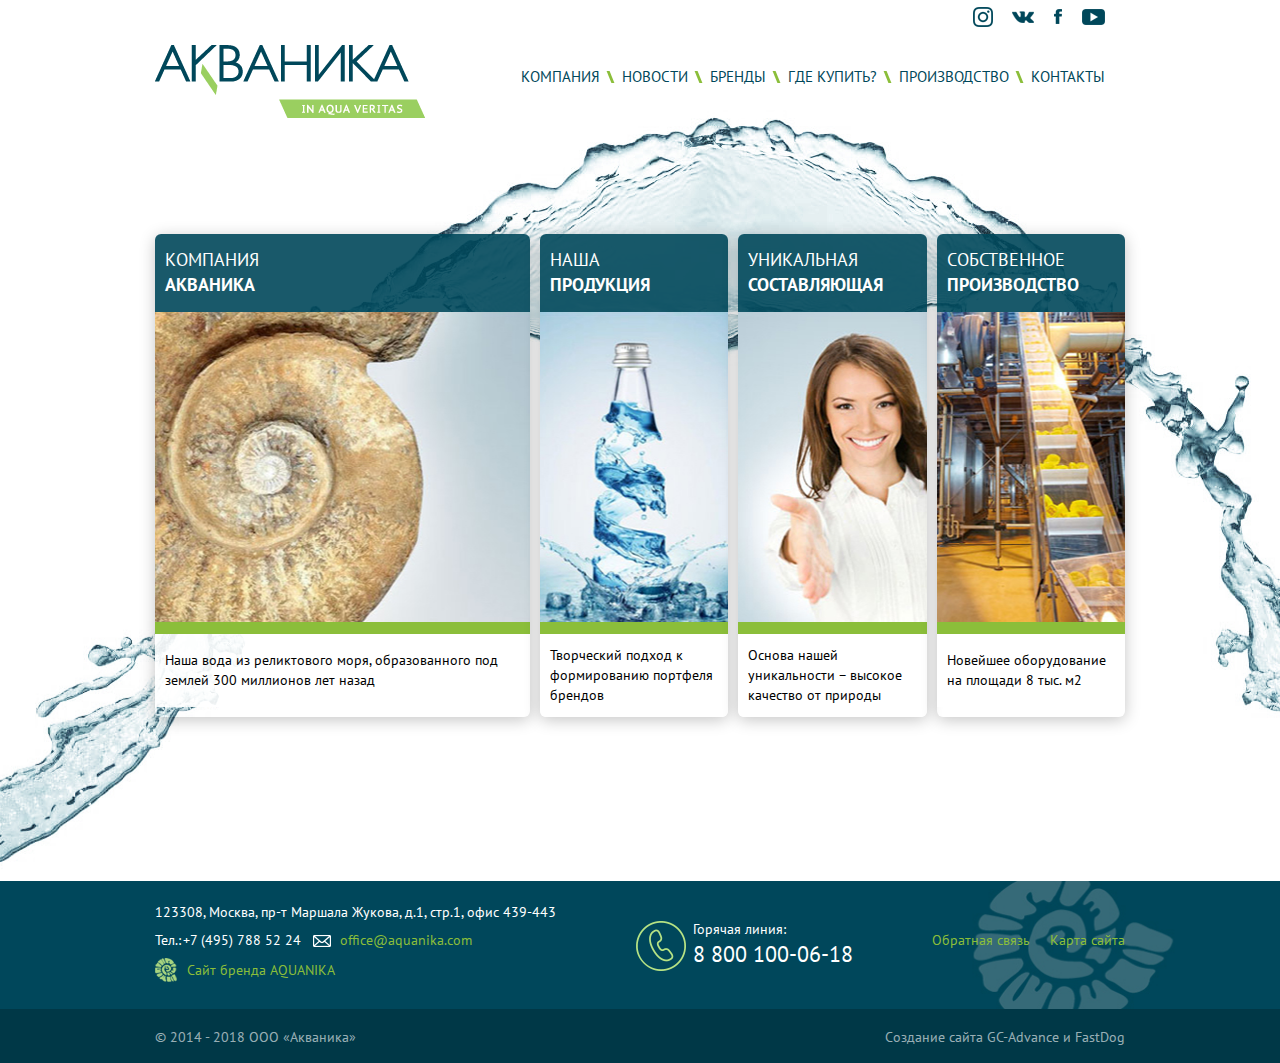
==== aquanika/index.html @ 1a5a7c27 "Add files via upload" ====
<!DOCTYPE html>
<html lang="ru">

<head>
  <meta http-equiv="Content-Type" content="text/html; charset=utf-8">
  <meta name="viewport" content="width=device-width">
  <title>Index</title>


  <link rel="stylesheet" href="css/slick.css">
  <link rel="stylesheet" href="css/fonts.css">
  <link rel="stylesheet" href="css/bootstrap.min.css">
  <link rel="stylesheet" href="css/jquery.fancybox.min.css">
  <link rel="stylesheet" href="css/style.css">
  <link rel="stylesheet" href="css/media.css">

</head>

<body id="top">

  <!-- Main -->

  <div class="main">

    <!-- Header -->
  <div class="arrow_top" id="arrow_top">
    <a href="#top" class="top_a">
      <img src="images/arrow_top.png" alt="">
    </a>
  </div>
    <div class="header-wrap">
      <div class="container">
        <div class="header normal">
          <div class="logo">
            <a href="/"><img src="images/logo.png" alt=""></a>
          </div>
          <div class="header-content">
            <div class="header-social">
              <ul>
                <li><a href="#"><img src="images/instagram.png" alt=""></a></li>
                <li><a href="#"><img src="images/vk.png" alt=""></a></li>
                <li><a href="#"><img src="images/facebook.png" alt=""></a></li>
                <li><a href="#"><img src="images/youtube.png" alt=""></a></li>
              </ul>
            </div>
            <div class="nav">
                <div class="burger-nav burger">
                  <a href="#"><span></span></a>
                </div>
              <ul>
                <li class="nav__list"><a class="nav__link" href="#">КОМПАНИЯ</a></li>
                <li class="nav__list"><a class="nav__link" href="#">НОВОСТИ</a></li>
                <li class="nav__list">
                  <a class="nav__link" href="#">БРЕНДЫ</a>
                  <span class="nav-sub">
                    <span class="nav-sub-list large">
                      <h3>СОБСТВЕННЫЕ БРЕНДЫ</h3>
                      <ul>
                        <li><a href="#">AQUANIKA</a></li>
                        <li><a href="#">ИВАНОВ МОРС</a></li>
                        <li><a href="#">МИНГАЗ</a></li>
                        <li><a href="#">ИВАНОВ КВАС</a></li>
                        <li><a href="#">РОДНИКИ КАВКАЗА</a></li>
                        <li><a href="#">AquaKids</a></li>
                        <li><a href="#">АРДЖИ</a></li>
                        <li><a href="#">СоюзСладПродукт</a></li>
                      </ul>
                    </span>
                    <span class="nav-sub-list">
                      <h3>Продукты партнеров</h3>
                      <ul>
                        <li><a href="#">BE PLUS</a></li>
                        <li><a href="#">TheMuesli</a></li>
                        <li><a href="#">Детское питание «Ам-Ам»</a></li>
                      </ul>
                    </span>
                  </span>
                </li>
                <li class="nav__list"><a class="nav__link" href="#">ГДЕ КУПИТЬ?</a></li>
                <li class="nav__list"><a class="nav__link" href="#">ПРОИЗВОДСТВО</a></li>
                <li class="nav__list"><a class="nav__link" href="#">КОНТАКТЫ</a></li>
              </ul>
            </div>
          </div>
        </div>
      </div>
    </div>

    <!-- Header End -->
    <!-- Showcase -->

    <div class="container">
      <div class="showcase">
        <a href="#" class="showcase-item">
          <div class="showcase-header">
              Компания
              <b>Акваника</b>
          </div>
          <div class="showcase-img" style="background-image: url(images/showcase1.jpg)"></div>
          <div class="showcase-description">Наша вода из реликтового моря, образованного под землей 300 миллионов лет назад</div>
        </a>
        <a href="#" class="showcase-item">
          <div class="showcase-header">
              Наша
              <b>ПРОДУКЦИЯ</b>
          </div>
          <div class="showcase-img" style="background-image: url(images/showcase2.jpg)"></div>
          <div class="showcase-description">Творческий подход к формированию портфеля брендов</div>
        </a>
        <a href="#" class="showcase-item">
          <div class="showcase-header">
              Уникальная
              <b>Составляющая</b>
          </div>
          <div class="showcase-img" style="background-image: url(images/showcase3.jpg)"></div>
          <div class="showcase-description">Основа нашей уникальности – высокое качество от природы</div>
        </a>
        <a href="#" class="showcase-item">
          <div class="showcase-header">
              Собственное
              <b>производство</b>
          </div>
          <div class="showcase-img" style="background-image: url(images/showcase4.jpg)"></div>
          <div class="showcase-description">Новейшее оборудование 
          на площади 8 тыс. м2
          </div>
        </a>
      </div>
    </div>

    <!-- Showcase End -->

  </div>

  <!-- Main End -->

  <!-- Footer -->

  <div class="footer-wrap">
    <div class="container">
      <div class="footer">
        <div class="footer-info">
          <div class="footer-address">123308, Москва, пр-т Маршала Жукова, д.1, стр.1, офис 439-443</div>
          <div class="footer-items">
            <div class="footer-item">
              <span>Тел.:</span>
              <a href="tel:74957885224" class="footer-phone">+7 (495) 788 52 24</a>
            </div>
            <div class="footer-item">
              <img src="images/envelope.png" alt="">
              <a href="mailto:office@aquanika.com" class="footer-mail">office@aquanika.com</a>
            </div>
          </div>
          <a href="#" class="footer-site">
            <img src="images/footer-site.png" alt="">
            <p>Сайт бренда AQUANIKA</p>
          </a>
        </div>
        <div class="footer-tel">
          <img src="images/phone.png" alt="">
          <div>
            <p>Горячая линия:</p>
            <a href="tel:88001000618">8 800 100-06-18</a>
          </div>
        </div>
        <ul class="footer-links">
          <li><a href="javascript:;" data-fancybox data-src="#callback">Обратная связь</a></li>
          <li><a href="#">Карта сайта</a></li>
        </ul>
      </div>
    </div>
  </div>

  <!-- Footer End -->
  <!-- Bottom -->

  <div class="bottom-wrap">
    <div class="container">
      <div class="bottom">
        <span>© 2014 - 2018 ООО «Акваника»</span>
        <ul>

          <li>
            <span>Cоздание сайта</span>
            <a href="#">GC-Advance</a><span> и </span><a href="#">FastDog</a>
          </li>
        </ul>
      </div>
    </div>
  </div>

  <!-- Bottom End -->

  <!-- Callback -->

  <form action="post" class="callback" id="callback">
    <h2>Обратная связь</h2>
    <div class="callback-items">
      <div class="callback-item">
        <span>Ф.И.О.: *</span>
        <div class="callback-input">
          <input type="text" placeholder="Иванова Мария Михайловна" onfocus="placeholder=''" onblur="placeholder='Иванова Мария Михайловна'">
        </div>
      </div>
      <div class="callback-item">
        <span>E-mail: *	</span>
        <div class="callback-input">
          <input type="text" placeholder="Info@mail.ru" onfocus="placeholder=''" onblur="placeholder='Info@mail.ru'">
          <div class="input-error">Вы не правильно ввели E-mail. Допустимый формат info@mail.ru</div>
        </div>
      </div>
      <div class="callback-item">
        <span>Телефон:	</span>
        <div class="callback-input">
          <input type="text">
        </div>
      </div>
      <div class="callback-item">
        <span>Тема:</span>
        <div class="callback-input">
          <input type="text">
        </div>
      </div>
      <div class="callback-item">
        <span>Сообщение: *</span>
        <div class="callback-textarea">
          <textarea placeholder="Хочу заказать 200 литров" onfocus="placeholder=''" onblur="placeholder='Хочу заказать 200 литров'"></textarea>
        </div>
      </div>
    </div>
    <div class="callback-footer">
      <p>* Поля, отмеченные звездочкой, обязательны к заполнению.</p>
      <button type="submit">отправить</button>
    </div>
  </form>

  <!-- Callback End -->

  <script src="js/jquery-1.8.2.min.js"></script>
  <script src="js/slick.min.js"></script>
  <script src="js/bootstrap.min.js"></script>
  <script src="js/jquery.fancybox.min.js"></script>
  <script src="js/main.js"></script>

</body>

</html>
---- aquanika/css/fonts.css ----
@font-face {
  font-family: 'FiraSans';
  src: url('../fonts/FiraSans-Regular.woff2') format('woff2'),
      url('../fonts/FiraSans-Regular.woff') format('woff');
  font-weight: normal;
  font-style: normal;
}

@font-face {
  font-family: 'PTSans';
  src: url('../fonts/PTSans-Bold.woff2') format('woff2'),
      url('../fonts/PTSans-Bold.woff') format('woff');
  font-weight: bold;
  font-style: normal;
}

@font-face {
  font-family: 'PTSans';
  src: url('../fonts/PTSans-Regular.woff2') format('woff2'),
      url('../fonts/PTSans-Regular.woff') format('woff');
  font-weight: normal;
  font-style: normal;
}

@font-face {
  font-family: 'Tahoma';
  src: url('../fonts/Tahoma.woff2') format('woff2'),
      url('../fonts/Tahoma.woff') format('woff');
  font-weight: normal;
  font-style: normal;
}

@font-face {
  font-family: 'FiraSans';
  src: url('../fonts/FiraSans-SemiBold.woff2') format('woff2'),
      url('../fonts/FiraSans-SemiBold.woff') format('woff');
  font-weight: 600;
  font-style: normal;
}

@font-face {
  font-family: 'FiraSans';
  src: url('../fonts/FiraSans-Medium.woff2') format('woff2'),
  url('../fonts/FiraSans-Medium.woff') format('woff');
  font-weight: 500;
  font-style: normal;
}
---- aquanika/css/style.css ----
button,
input[type="submit"] {
  -moz-appearance: none;
  appearance: none;
  -webkit-appearance: none; }

button:focus {
  -webkit-box-shadow: none !important;
  box-shadow: none !important; }

*:focus {
  outline: none; }

body {
  font: 400 14px/1.4 'PTSans', sans-serif;
  color: #00475a; }

a {
  font: inherit;
  text-decoration: none !important;
  -webkit-transition: 300ms;
  transition: 300ms; }
  a:hover {
    color: #8bbe3a; }

img {
  max-width: 100%;
  max-height: 100%; }

a img {
  border: none;
  outline: none; }

.container {
  max-width: 1200px;
  padding: 0 !important; }

@media (max-width: 1336px) {
  .container {
    width: 970px; } }

@media (max-width: 991px) {
  .container {
    width: 750px; } }

@media (max-width: 767px) {
  .container {
    width: 100%;
    padding: 0 10px !important; } }

ul {
  list-style-type: none;
  margin: 0;
  padding: 0; }

.burger {
  display: none;
  width: 30px; }
  .burger a {
    display: block;
    cursor: pointer;
    padding: 12px 0; }
    .burger a.active span {
      background: transparent; }
      .burger a.active span:before {
        -webkit-transform: rotate(45deg) translate(5px, 6px);
        transform: rotate(45deg) translate(5px, 6px); }
      .burger a.active span:after {
        -webkit-transform: rotate(-45deg) translate(5px, -6px);
        transform: rotate(-45deg) translate(5px, -6px); }
    .burger a span {
      position: relative;
      display: block;
      width: 100%;
      height: 3px;
      background-color: #8bbe3a;
      -webkit-transition: all .2s ease-in-out;
      transition: all .2s ease-in-out; }
      .burger a span:before, .burger a span:after {
        content: '';
        width: 100%;
        height: 3px;
        position: absolute;
        left: 0;
        background-color: #8bbe3a;
        -webkit-transition: all .2s ease-in-out;
        transition: all .2s ease-in-out; }
      .burger a span:before {
        top: -8px; }
      .burger a span:after {
        top: 8px; }

@media (max-width: 991px) {
  .burger-nav {
    display: block; } }

@media (max-width: 767px) {
  .burger-sidebar {
    display: block;
    position: absolute;
    top: 28px;
    right: 10px;
    z-index: 20; }
    .burger-sidebar a.active span {
      background-color: #8bbe3a; }
      .burger-sidebar a.active span:before {
        width: 20px;
        -webkit-transform: rotate(30deg) translate(4px, 12px);
        transform: rotate(30deg) translate(4px, 12px); }
      .burger-sidebar a.active span:after {
        width: 20px;
        -webkit-transform: rotate(-30deg) translate(4px, -12px);
        transform: rotate(-30deg) translate(4px, -12px); } }

@media (max-width: 575px) {
  .burger-sidebar {
    top: 24px; } }

.main {
  background: url(../images/bg.jpg) no-repeat 50% 110px; 
}
.main.fixed {
  background-attachment: fixed; 
}
.main-wrapper {
  padding-bottom: 48px;
  }
.main-container {
  position: relative;
  overflow: hidden;
  display: -webkit-box;
  display: -ms-flexbox;
  display: flex;
  border-radius: 10px;
  background-color: rgba(255, 255, 255, 0.9);
  -webkit-box-shadow: 0px 3px 16px 0 rgba(0, 1, 1, 0.23);
  box-shadow: 0px 3px 16px 0 rgba(0, 1, 1, 0.23); 
}
.main-container.bg-blue {
  background-color: rgba(242, 252, 255, 0.9); 
}
.main-body {
  width: 100%;
}

.sidebar {
  -ms-flex-negative: 0;
  flex-shrink: 0;
  width: 268px;
  background-color: #00475a; }
  .sidebar-header {
    min-height: 112px;
    background-color: #9acf60;
    padding: 23px 21px 10px;
    position: relative; }
    .sidebar-header:after {
      content: '';
      display: block;
      width: 23px;
      height: 23px;
      background-color: #9acf60;
      position: absolute;
      bottom: -8px;
      left: 18px;
      -webkit-transform: rotate(45deg);
      transform: rotate(45deg); }
    .sidebar-header h2 {
      font-size: 28px;
      font-weight: 700;
      color: #00475a;
      margin-bottom: 5px; }
  .sidebar-body {
    padding: 36px 0; }
    .sidebar-body h2 {
      font: 700 15px 'PTSans';
      color: #fff;
      text-transform: uppercase;
      margin-bottom: 15px;
      padding: 0 20px; }
  .sidebar-list {
    margin-bottom: 22px; }
    .sidebar-list li {
      display: -webkit-box;
      display: -ms-flexbox;
      display: flex;
      -webkit-box-orient: vertical;
      -webkit-box-direction: normal;
      -ms-flex-direction: column;
      flex-direction: column;
      margin-bottom: 6px; }
      .sidebar-list li a {
        position: relative;
        width: 100%;
        min-width: 100%;
        padding: 7px 10px 4px 51px;
        font-family: 'FiraSans';
        font-size: 13px;
        color: #fff;
        text-transform: uppercase; }
        .sidebar-list li a:before {
          content: '';
          display: inline-block;
          width: 0;
          height: 0;
          border-style: solid;
          border-width: 0 1.8px 2.6px 1.8px;
          border-color: transparent transparent #fff transparent;
          position: absolute;
          top: 15px;
          left: 30px;
          -webkit-transform: rotate(90deg);
          transform: rotate(90deg);
          -webkit-transition: 300ms;
          transition: 300ms; }
        .sidebar-list li a:hover {
          background-color: #fff;
          color: #00475a; }
          .sidebar-list li a:hover:before {
            border-color: transparent transparent #00475a transparent; }

@media (max-width: 767px) {
  .sidebar {
    -webkit-transform: translateX(-268px);
    transform: translateX(-268px);
    position: absolute;
    top: 0;
    left: 0;
    bottom: 0;
    z-index: 99;
    -webkit-transition: 300ms;
    transition: 300ms; }
    .sidebar.active {
      -webkit-transform: translateX(0);
      transform: translateX(0); } }

@media (max-width: 575px) {
  .sidebar {
    width: 252px; }
    .sidebar-header {
      padding-right: 14px;
      padding-left: 14px; }
    .sidebar-list li a {
      padding-left: 32px; }
      .sidebar-list li a:before {
        top: 13px;
        left: 18px; }
    .sidebar-body h2 {
      padding: 0 10px; } }

.bread {
  display: -webkit-box;
  display: -ms-flexbox;
  display: flex;
  -webkit-box-align: center;
  -ms-flex-align: center;
  align-items: center;
  -ms-flex-wrap: wrap;
  flex-wrap: wrap; }
  .bread li {
    margin-right: 30px;
    position: relative;
    color: #00475a; }
    .bread li:last-child {
      margin-right: 0; }
      .bread li:last-child:after {
        display: none; }
    .bread li:after {
      content: '';
      display: block;
      width: 9px;
      height: 1px;
      opacity: 0.59;
      background-color: #00475a;
      position: absolute;
      top: 50%;
      right: -20px;
      -webkit-transform: translate(0, -50%);
      transform: translate(0, -50%); }
    .bread li a {
      font-family: 'Tahoma';
      font-size: 13px;
      color: #00475a; }
      .bread li a:hover {
        text-decoration: underline !important; }

.header {
  display: -webkit-box;
  display: -ms-flexbox;
  display: flex;
  -webkit-box-align: start;
  -ms-flex-align: start;
  align-items: flex-start;
  -webkit-box-pack: justify;
  -ms-flex-pack: justify;
  justify-content: space-between;
  margin-bottom: 116px; 
}
.header-social {
  display: -webkit-box;
  display: -ms-flexbox;
  display: flex;
  -webkit-box-pack: end;
  -ms-flex-pack: end;
  justify-content: flex-end;
  margin-bottom: 28px; 
}
.header-social ul {
  position: relative;
  display: -webkit-box;
  display: -ms-flexbox;
  display: flex;
  -webkit-box-align: center;
  -ms-flex-align: center;
  align-items: center;
  padding: 6px 0 7px; 
}
.header-social ul li {
  position: relative;
  z-index: 5;
  margin-right: 19px; 
}
.header-social ul li:last-child {
  margin-right: 0; 
}

.header-inner .header {
  margin-bottom: 34px;
}

.logo {
  margin-top: 45px;
  margin-right: 10px; }

@media (max-width: 1336px) {
  .header {
    padding-right: 20px; 
  } 
}

@media (max-width: 991px) {
  .header {
    padding: 0 10px 16px;
    margin-bottom: 66px; }
    .header-wrap {
      position: relative; }
    .header-social {
      margin-bottom: 14px; }
  .logo {
    margin-top: 24px; } }

@media (max-width: 767px) {
  .header {
    margin-bottom: 44px;
   } 
}

@media (max-width: 575px) {
  .header {
    padding: 16px 0;
    margin-bottom: 32px;
    -webkit-box-align: center;
    -ms-flex-align: center;
    align-items: center;
  }
  .header-social {
    margin-bottom: 10px;
  }
  .header-social ul {
    padding: 0;
  }
  .header-social ul li {
    margin-right: 14px;
  }
  .logo {
    margin-top: 0;
    width: 180px;
  } 
}

.nav > ul {
  display: -webkit-box;
  display: -ms-flexbox;
  display: flex;
  -webkit-box-pack: end;
  -ms-flex-pack: end;
  justify-content: flex-end; }

.nav__link {
  font-size: 16px;
  color: #00475a;
  text-transform: uppercase;
  position: relative;
  z-index: 5; }

.nav__list {
  position: relative;
  margin-left: 35px;
  padding: 5px 0; }
  .nav__list:hover .nav__link {
    color: #ffffff; }
  .nav__list:hover:after {
    opacity: 1; }
  .nav__list:hover .nav-sub {
    opacity: 1;
    visibility: visible;
    z-index: 999; }
  .nav__list:after {
    content: '';
    display: block;
    position: absolute;
    left: -21px;
    right: -21px;
    top: 0;
    bottom: 0;
    background: #8bbe3a;
    -webkit-transform: skewX(22deg);
    transform: skewX(22deg);
    opacity: 0; }
  .nav__list:first-child {
    margin-left: 0; }
  .nav__list:last-child:before {
    display: none; }
  .nav__list:before {
    content: '';
    display: block;
    width: 3px;
    height: 12px;
    background: #8bbe3a;
    position: absolute;
    right: -20px;
    top: 10px;
    -webkit-transform: skewX(22deg);
    transform: skewX(22deg);
    -webkit-transition: 300ms;
    transition: 300ms; }

.nav-sub {
  position: absolute;
  opacity: 0;
  visibility: hidden;
  z-index: -1;
  top: 100%;
  width: 650px;
  left: -294px;
  background-color: #f6f6f6;
  -webkit-box-shadow: 0 3px 5px rgba(0, 1, 1, 0.35);
  box-shadow: 0 3px 5px rgba(0, 1, 1, 0.35);
  border-top: 7px solid #8bbe3a;
  padding: 21px;
  display: -webkit-box;
  display: -ms-flexbox;
  display: flex;
  -webkit-transition: 300ms;
  transition: 300ms; }
  .nav-sub-list {
    -ms-flex-preferred-size: 35%;
    flex-basis: 35%; }
    .nav-sub-list h3 {
      font-size: 16px;
      font-weight: bold;
      margin: 0 0 25px;
      text-transform: uppercase; }
    .nav-sub-list li {
      margin-bottom: 8px; }
      .nav-sub-list li a {
        text-transform: uppercase;
        color: #00475a; }
        .nav-sub-list li a:hover {
          color: #8bbe3a; }
    .nav-sub-list.large {
      -ms-flex-preferred-size: 65%;
      flex-basis: 65%; }
      .nav-sub-list.large ul {
        display: -webkit-box;
        display: -ms-flexbox;
        display: flex;
        -ms-flex-wrap: wrap;
        flex-wrap: wrap; }
        .nav-sub-list.large ul li {
          width: 50%; }

@media (max-width: 1336px) {
  .nav__list {
    margin-left: 22px; }
    .nav__list:before {
      right: -12px;
      top: 9px; }
    .nav__list:after {
      left: -14px;
      right: -14px; }
  .nav__link {
    font-size: 15px; } }

@media (max-width: 991px) {
  .nav {
    -webkit-box-pack: end;
    -ms-flex-pack: end;
    justify-content: flex-end; }
    .nav > ul {
      position: absolute;
      top: 100%;
      left: 0;
      right: 0;
      z-index: -1;
      background: #fff;
      padding: 10px;
      margin-top: 10px;
      -webkit-box-orient: vertical;
      -webkit-box-direction: normal;
      -ms-flex-direction: column;
      flex-direction: column;
      -webkit-box-align: center;
      -ms-flex-align: center;
      align-items: center;
      opacity: 0;
      visibility: hidden;
      -webkit-transition: 300ms;
      transition: 300ms; }
      .nav > ul.active {
        opacity: 1;
        visibility: visible;
        z-index: 20;
        margin-top: 0; }
    .nav__list {
      margin: 6px 0;
      padding: 0;
      position: relative;
      text-align: center; }
      .nav__list:before, .nav__list:after {
        display: none; }
      .nav__list:hover {
        color: inherit; }
        .nav__list:hover .nav__link {
          color: inherit; }
    .nav__link {
      position: relative; }
      .nav__link:after {
        content: '';
        display: block;
        position: absolute;
        left: -16px;
        right: -16px;
        top: -6px;
        bottom: -6px;
        z-index: -1;
        background: #8bbe3a;
        -webkit-transform: skewX(22deg);
        transform: skewX(22deg);
        opacity: 0;
        -webkit-transition: 300ms;
        transition: 300ms; }
      .nav__link:hover {
        color: #fff !important; }
        .nav__link:hover:after {
          opacity: 1; }
    .nav-sub {
      display: none; } }

.showcase {
  padding-bottom: 164px;
  display: -webkit-box;
  display: -ms-flexbox;
  display: flex; }
  .showcase-item {
    -ms-flex-preferred-size: 235px;
    flex-basis: 235px;
    margin-left: 10px;
    -webkit-box-shadow: 0 3px 16px rgba(0, 1, 1, 0.23);
    box-shadow: 0 3px 16px rgba(0, 1, 1, 0.23);
    border-radius: 6px;
    overflow: hidden; }
    .showcase-item:first-child {
      margin-left: 0;
      -ms-flex-preferred-size: 468px;
      flex-basis: 468px; }
    .showcase-item:hover {
      -webkit-box-shadow: 0 3px 20px black;
      box-shadow: 0 3px 20px black; }
      .showcase-item:hover .showcase-header {
        background-color: #8bbe3a; }
  .showcase-header {
    padding: 15px 20px;
    background: rgba(0, 71, 90, 0.9);
    color: #ffffff;
    font-size: 18px;
    text-transform: uppercase;
    font-weight: 400;
    -webkit-transition: 300ms;
    transition: 300ms; }
    .showcase-header b {
      display: block;
      font-weight: bold; }
  .showcase-img {
    height: 310px;
    background-position: 50%;
    background-size: cover; }
  .showcase-description {
    border-top: 12px solid #8bbe3a;
    padding: 0 20px;
    color: #000;
    background: rgba(255, 255, 255, 0.9);
    min-height: 85px;
    display: -webkit-box;
    display: -ms-flexbox;
    display: flex;
    -webkit-box-align: center;
    -ms-flex-align: center;
    align-items: center; }

@media (max-width: 1336px) {
  .showcase-header {
    padding: 14px 10px; }
  .showcase-description {
    padding: 12px 10px; } }

@media (max-width: 991px) {
  .showcase {
    -ms-flex-wrap: wrap;
    flex-wrap: wrap;
    -webkit-box-pack: center;
    -ms-flex-pack: center;
    justify-content: center;
    padding-bottom: 66px; }
    .showcase-item {
      -ms-flex-preferred-size: 320px;
      flex-basis: 320px;
      margin: 0 5px 10px; }
      .showcase-item:first-child {
        -ms-flex-preferred-size: 320px;
        flex-basis: 320px;
        margin: 0 5px 10px; } }

@media (max-width: 767px) {
  .showcase-item {
    -ms-flex-preferred-size: 260px;
    flex-basis: 260px; }
    .showcase-item:first-child {
      -ms-flex-preferred-size: 260px;
      flex-basis: 260px; } }

@media (max-width: 575px) {
  .showcase {
    padding-bottom: 50px; }
    .showcase-item {
      -ms-flex-preferred-size: 100% !important;
      flex-basis: 100% !important;
      margin: 0 0 10px !important; } }

.footer {
  padding: 22px 0 21px;
  display: -webkit-box;
  display: -ms-flexbox;
  display: flex;
  -webkit-box-align: center;
  -ms-flex-align: center;
  align-items: center;
  -webkit-box-pack: justify;
  -ms-flex-pack: justify;
  justify-content: space-between; }
  .footer-wrap {
    background: url(../images/footer-bg.jpg) no-repeat 50%;
    background-size: cover; }
  .footer-address {
    margin-bottom: 8px;
    color: #fff; }
  .footer-items {
    display: -webkit-box;
    display: -ms-flexbox;
    display: flex;
    -webkit-box-align: center;
    -ms-flex-align: center;
    align-items: center;
    margin-bottom: 8px; }
  .footer-item {
    display: -webkit-box;
    display: -ms-flexbox;
    display: flex;
    -webkit-box-align: center;
    -ms-flex-align: center;
    align-items: center;
    margin-right: 12px; }
    .footer-item span {
      color: #fff;
      margin-right: 2px; }
    .footer-item img {
      width: 18px;
      margin-right: 9px; }
  .footer-phone {
    color: #fff; }
  .footer-mail {
    color: #8bbe3a; }
    .footer-mail:hover {
      color: #fff; }

.footer-site {
  display: -webkit-inline-box;
  display: -ms-inline-flexbox;
  display: inline-flex;
  -webkit-box-align: center;
  -ms-flex-align: center;
  align-items: center; }
  .footer-site:hover {
    opacity: .9; }
  .footer-site img {
    width: 22px;
    margin-right: 10px; }
  .footer-site p {
    color: #8bbe3a;
    margin-bottom: 0; }

.footer-tel {
  display: -webkit-box;
  display: -ms-flexbox;
  display: flex;
  -webkit-box-align: center;
  -ms-flex-align: center;
  align-items: center; }
  .footer-tel img {
    width: 50px;
    margin-right: 7px; }
  .footer-tel p {
    color: #fff;
    margin-bottom: 0; }
  .footer-tel a {
    font-size: 22px;
    color: #fff; }
    .footer-tel a:hover {
      color: #8bbe3a; }

.footer-links {
  display: -webkit-box;
  display: -ms-flexbox;
  display: flex;
  -webkit-box-align: center;
  -ms-flex-align: center;
  align-items: center;
  margin-top: -10px; }
  .footer-links li {
    margin-right: 20px; }
    .footer-links li:last-child {
      margin-right: 0; }
    .footer-links li a {
      color: #8bbe3a; }
      .footer-links li a:hover {
        color: #fff; }

@media (max-width: 991px) {
  .footer-info {
    max-width: 230px;
    margin-right: 10px; }
  .footer-items {
    -webkit-box-orient: vertical;
    -webkit-box-direction: normal;
    -ms-flex-direction: column;
    flex-direction: column;
    -webkit-box-align: start;
    -ms-flex-align: start;
    align-items: flex-start; }
  .footer-item {
    margin-bottom: 6px; } }

@media (max-width: 767px) {
  .footer {
    -webkit-box-orient: vertical;
    -webkit-box-direction: normal;
    -ms-flex-direction: column;
    flex-direction: column;
    -webkit-box-align: center;
    -ms-flex-align: center;
    align-items: center; }
    .footer-info {
      width: 100%;
      max-width: 100%;
      margin-right: 0;
      margin-bottom: 14px; }
    .footer-tel {
      margin-bottom: 16px; }
    .footer-links {
      margin-top: 0; } }

.bottom {
  display: -webkit-box;
  display: -ms-flexbox;
  display: flex;
  -webkit-box-align: center;
  -ms-flex-align: center;
  align-items: center;
  -webkit-box-pack: justify;
  -ms-flex-pack: justify;
  justify-content: space-between;
  padding: 19px 0 15px; }
  .bottom-wrap {
    background-color: #003847; }
  .bottom span {
    color: rgba(255, 255, 255, 0.61); }
  .bottom ul {
    display: -webkit-box;
    display: -ms-flexbox;
    display: flex;
    -webkit-box-align: center;
    -ms-flex-align: center;
    align-items: center; }
    .bottom ul li {
      margin-right: 16px;
      position: relative; }
      .bottom ul li:after {
        display: block;
        position: absolute;
        top: 50%;
        right: -10px;
        -webkit-transform: translate(0, -50%);
        transform: translate(0, -50%);
        color: rgba(255, 255, 255, 0.61); }
      .bottom ul li:last-child {
        margin-right: 0; }
        .bottom ul li:last-child:after {
          display: none; }
      .bottom ul li a {
        color: rgba(255, 255, 255, 0.61); }
        .bottom ul li a:hover {
          text-decoration: none !important; }

@media (max-width: 767px) {
  .bottom {
    -webkit-box-orient: vertical;
    -webkit-box-direction: normal;
    -ms-flex-direction: column;
    flex-direction: column; }
    .bottom-links {
      margin-top: 4px; } }

@media (max-width: 575px) {
  .bottom ul {
    -webkit-box-orient: vertical;
    -webkit-box-direction: normal;
    -ms-flex-direction: column;
    flex-direction: column;
    -webkit-box-align: center;
    -ms-flex-align: center;
    align-items: center; }
    .bottom ul li {
      margin-right: 0;
      margin-bottom: 1px; }
      .bottom ul li:after {
        display: none; } }

.brands {
  padding: 24px 42px 100px 46px;
}
.brands h2 {
  font: 600 22px/1.14 'FiraSans';
  color: #64929e;
  text-transform: uppercase;
  margin-bottom: 19px; 
}
.brands p {
  line-height: 1.3;
  color: #363636;
  margin-bottom: 18px; 
}
.brands-empty {
  font: 600 22px/1.14 'FiraSans';
  color: #9acf60;
  margin-bottom: 15px;
}
.brands-items {
  display: -webkit-box;
  display: -ms-flexbox;
  display: flex;
  -ms-flex-wrap: wrap;
  flex-wrap: wrap;
  margin: 26px 0 24px -15px;
}
.brands-item {
  width: calc(25% - 15px);
  margin: 0 0 21px 14px;
  padding: 6px 10px 5px;
  border-radius: 9px;
  -webkit-box-shadow: 0px 3px 16px 0 rgba(0, 1, 1, 0.3);
  box-shadow: 0px 3px 16px 0 rgba(0, 1, 1, 0.3);
  background-color: #fff;
  text-align: center;
  border: 1px solid #e0e8eb;
}
.brands-item:hover {
  -webkit-box-shadow: none;
  box-shadow: none; 
}
.brands-item:hover img {
  opacity: .5; 
}
.brands-logo {
  height: 70px;
  margin-bottom: 5px;
  display: -webkit-box;
  display: -ms-flexbox;
  display: flex;
  -webkit-box-align: center;
  -ms-flex-align: center;
  align-items: center;
  -webkit-box-pack: center;
  -ms-flex-pack: center;
  justify-content: center;
}
.brands-logo img {
  -webkit-transform: translateZ(0);
  transform: translateZ(0);
  -webkit-transition: opacity 300ms;
  transition: opacity 300ms; 
}
.brands-img {
  height: 260px;
  display: -webkit-box;
  display: -ms-flexbox;
  display: flex;
  -webkit-box-align: center;
  -ms-flex-align: center;
  align-items: center;
  -webkit-box-pack: center;
  -ms-flex-pack: center;
  justify-content: center; 
}
  .brands-img img {
    max-width: 90%;
    max-height: 90%;
    -webkit-transition: opacity 300ms;
    transition: opacity 300ms;
    -webkit-transform: translateZ(0);
    transform: translateZ(0); 
  }

@media (max-width: 1336px) {
  .brands {
    padding: 32px 18px 100px; }
    .brands-item {
      width: calc(33.33% - 15px); } }

@media (max-width: 991px) {
  .brands {
    padding-top: 26px;
    padding-bottom: 44px; }
    .brands h2 {
      margin-bottom: 14px;
      padding-right: 40px; }
    .brands-item {
      width: calc(50% - 15px); } }

@media (max-width: 575px) {
  .brands {
    padding-right: 10px;
    padding-left: 10px; }
    .brands-items {
      margin-left: 0;
      -webkit-box-orient: vertical;
      -webkit-box-direction: normal;
      -ms-flex-direction: column;
      flex-direction: column;
      -webkit-box-align: center;
      -ms-flex-align: center;
      align-items: center; }
    .brands-item {
      margin: 0 0 20px;
      width: 100%;
      max-width: 340px; } }

.products {
  padding: 42px 48px; }
  .products b {
    display: block;
    margin: 9px 0 15px;
    font: 600 22px/1.14 'FiraSans'; }
  .products p {
    margin-bottom: 16px; }
  .products-header {
    display: -webkit-box;
    display: -ms-flexbox;
    display: flex;
    -webkit-box-align: center;
    -ms-flex-align: center;
    align-items: center;
    -ms-flex-wrap: wrap;
    flex-wrap: wrap;
    margin-bottom: 19px; }
    .products-header h2 {
      color: #69939e;
      font: 500 22px/1.14 'FiraSans';
      text-transform: uppercase;
      margin-right: 22px;
      margin-bottom: 10px; }
    .products-header a {
      line-height: 34px;
      padding: 0 17px 0 12px;
      font-weight: 700;
      text-transform: uppercase;
      border-radius: 5px;
      font-size: 16px;
      color: #fff;
      background-color: #9acf60;
      margin-bottom: 10px;
      display: -webkit-box;
      display: -ms-flexbox;
      display: flex;
      -webkit-box-align: center;
      -ms-flex-align: center;
      align-items: center; }
      .products-header a:hover {
        background-color: #8bbe3a; }
      .products-header a img {
        width: 21px;
        -ms-flex-negative: 0;
        flex-shrink: 0;
        margin-right: 10px; }
  .products-items {
    display: -webkit-box;
    display: -ms-flexbox;
    display: flex;
    -ms-flex-wrap: wrap;
    flex-wrap: wrap;
    -webkit-box-pack: center;
    -ms-flex-pack: center;
    justify-content: center;
    margin-left: -52px; }
  .products-item {
    -ms-flex-preferred-size: 167px;
    flex-basis: 167px;
    text-align: center;
    color: #00475a;
    margin: 0 0 32px 52px; }
    .products-item .volume {
      font-size: 22px;
      color: #4fa312; }
    .products-item h2 {
      font-size: 18px;
      font-weight: 700;
      line-height: 1.07;
      margin-bottom: 0; }
    .products-item p {
      line-height: 1.07;
      margin-bottom: 6px; }
  .products-img {
    height: 209px;
    margin-bottom: 3px; }

@media (max-width: 1336px) {
  .products {
    padding-right: 26px;
    padding-left: 26px; } }

@media (max-width: 767px) {
  .products {
    padding-top: 24px; } }

@media (max-width: 510px) {
  .products {
    padding-right: 10px;
    padding-left: 10px; }
    .products > img {
      width: 220px; }
    .products b {
      font-size: 18px;
      margin-bottom: 10px; }
    .products-items {
      margin-left: 0;
      -webkit-box-orient: vertical;
      -webkit-box-direction: normal;
      -ms-flex-direction: column;
      flex-direction: column;
      -webkit-box-align: center;
      -ms-flex-align: center;
      align-items: center; }
    .products-item {
      margin: 0 0 30px; } }

.news {
  padding: 46px 30px 48px 32px; }
  .news-item {
    display: -webkit-box;
    display: -ms-flexbox;
    display: flex;
    -webkit-box-align: start;
    -ms-flex-align: start;
    align-items: flex-start;
    padding-left: 37px;
    margin-bottom: 59px;
    position: relative; }
    .news-item:before {
      content: '';
      display: block;
      width: 15px;
      height: 12px;
      background-color: #8bbe3a;
      position: absolute;
      top: 12px;
      left: 0px;
      -webkit-transform: skewY(30deg);
      transform: skewY(52deg); }
  .news-img {
    -ms-flex-negative: 0;
    flex-shrink: 0;
    width: 190px;
    margin-right: 35px;
    position: relative; }
    .news-img:after {
      content: '';
      display: block;
      background-color: rgba(0, 0, 0, 0.05);
      position: absolute;
      top: 0;
      right: 0;
      bottom: 0;
      left: 0;
      -webkit-transition: 300ms;
      transition: 300ms; }
    .news-img:hover:after {
      opacity: 0; }
  .news-content {
    margin-top: -2px; }
    .news-content a {
      display: inline-block;
      font-size: 22px;
      font-weight: 700;
      line-height: 1;
      color: #8bbe3a;
      margin-bottom: 4px; }
      .news-content a:hover {
        color: #9acf60; }
    .news-content span {
      display: -webkit-box;
      display: -ms-flexbox;
      display: flex;
      font-weight: 700;
      margin-bottom: 16px; }
    .news-content p {
      margin-bottom: 0;
      line-height: 1.3; }

@media (max-width: 1336px) {
  .news {
    padding-left: 20px; }
    .news-item {
      padding-left: 28px;
      margin-bottom: 32px; }
    .news-img {
      margin-right: 16px; }
    .news-content a {
      font-size: 20px; }
    .news-content span {
      margin-bottom: 8px; } }

@media (max-width: 991px) {
  .news-item {
    -webkit-box-orient: vertical;
    -webkit-box-direction: normal;
    -ms-flex-direction: column;
    flex-direction: column;
    -webkit-box-align: start;
    -ms-flex-align: start;
    align-items: flex-start; }
  .news-img {
    margin-bottom: 12px; } }

@media (max-width: 767px) {
  .news {
    padding-top: 32px; } }

@media (max-width: 575px) {
  .news {
    padding-right: 10px;
    padding-left: 10px; }
    .news-item {
      padding-left: 0; }
      .news-item:before {
        display: none; } }

.pagination {
  -webkit-box-pack: center;
  -ms-flex-pack: center;
  justify-content: center; }
  .pagination li {
    margin: 0 8px;
    display: -webkit-box;
    display: -ms-flexbox;
    display: flex;
    -webkit-box-align: center;
    -ms-flex-align: center;
    align-items: center; }
    .pagination li.active a {
      color: #9acf60;
      border: 1px solid #9acf60; }
    .pagination li.prev a,
    .pagination li.next a {
      width: 5px;
      height: 11px;
      background: url(../images/prev.png) no-repeat left;
      border: none !important;
      -webkit-transition: none;
      transition: none; }
      .pagination li.prev a:hover,
      .pagination li.next a:hover {
        background-position: right; }
    .pagination li.next a {
      background-image: url(../images/next.png); }
    .pagination li a {
      width: 23px;
      height: 33px;
      color: #00475a;
      font-size: 18px;
      font-weight: 700;
      border: 1px solid transparent;
      border-radius: 3px;
      display: -webkit-box;
      display: -ms-flexbox;
      display: flex;
      -webkit-box-align: center;
      -ms-flex-align: center;
      align-items: center;
      -webkit-box-pack: center;
      -ms-flex-pack: center;
      justify-content: center; }
      .pagination li a:hover {
        color: #9acf60;
        border: 1px solid #9acf60; }

.article {
  padding-bottom: 73px; }
  .article-items {
    padding: 0 48px 0 42px; }
  .article-item {
    display: none; }
    .article-item.active {
      display: -webkit-box !important;
      display: -ms-flexbox !important;
      display: flex !important;
      -webkit-box-align: start;
      -ms-flex-align: start;
      align-items: flex-start; }
  .article-header {
    padding: 36px 41px 21px; }
    .article-header h2 {
      font-size: 28px;
      font-weight: 700;
      line-height: 1;
      color: #00475a;
      margin-bottom: 6px; }
  .article-content {
    -webkit-box-flex: 10;
    -ms-flex-positive: 10;
    flex-grow: 10;
    margin-right: 60px;
    margin-top: -4px; }
    .article-content h3 {
      font-size: 18px;
      font-weight: 700;
      line-height: 1.25;
      color: #272727;
      margin-bottom: 22px;
      padding-left: 20px;
      position: relative; }
      .article-content h3:before {
        content: '';
        display: block;
        width: 9px;
        background-color: #8bbe3a;
        position: absolute;
        top: 1px;
        left: 0;
        bottom: 4px; }
    .article-content > p {
      margin-bottom: 26px;
      line-height: 1.6; }
  .article img.img-left {
    float: left;
    margin: 0 10px 10px 0; }
  .article img.img-right {
    float: right;
    margin: 0 0 10px 10px; }

.article-gallery {
  -ms-flex-negative: 0;
  flex-shrink: 0;
  width: 560px;
  display: -webkit-box;
  display: -ms-flexbox;
  display: flex;
  -ms-flex-wrap: wrap;
  flex-wrap: wrap;
  -webkit-box-pack: justify;
  -ms-flex-pack: justify;
  justify-content: space-between; }
  .article-gallery a {
    width: 271px;
    height: 191px;
    margin-bottom: 18px;
    position: relative; }
    .article-gallery a:after {
      content: '';
      display: block;
      background-color: rgba(0, 0, 0, 0.05);
      position: absolute;
      top: 0;
      right: 0;
      bottom: 0;
      left: 0;
      opacity: 0;
      -webkit-transition: 300ms;
      transition: 300ms; }
    .article-gallery a:hover:after {
      opacity: 1; }

.article-tabs {
  display: -webkit-box;
  display: -ms-flexbox;
  display: flex;
  -webkit-box-align: center;
  -ms-flex-align: center;
  align-items: center;
  -ms-flex-wrap: wrap;
  flex-wrap: wrap;
  background-color: #ededed;
  padding: 20px 44px 4px;
  margin-bottom: 58px; }
  .article-tabs li {
    margin-bottom: 12px;
    margin-right: 50px; }
    .article-tabs li:last-child {
      margin-right: 0; }
    .article-tabs li.active a {
      color: #fff; }
      .article-tabs li.active a:after {
        opacity: 1; }
    .article-tabs li a {
      font-size: 13px;
      font-weight: 700;
      color: #00475a;
      padding: 6px 0;
      text-transform: uppercase;
      position: relative;
      z-index: 5; }
      .article-tabs li a:after {
        content: '';
        display: block;
        position: absolute;
        left: -20px;
        right: -20px;
        top: 0;
        bottom: 0;
        z-index: -1;
        background: #8bbe3a;
        -webkit-transform: skewX(22deg);
        transform: skewX(22deg);
        opacity: 0;
        -webkit-transition: 300ms;
        transition: 300ms; }
      .article-tabs li a:hover {
        color: #fff; }
        .article-tabs li a:hover:after {
          opacity: 1; }

@media (max-width: 1336px) {
  .article-items {
    padding: 0 30px; }
  .article-gallery {
    width: 470px; }
    .article-gallery a {
      width: 227px;
      height: 160px;
      margin-bottom: 14px; }
  .article-tabs {
    margin-bottom: 36px; }
  .article-content {
    margin-right: 26px;
    margin-top: 0; }
    .article-content h3 {
      margin-bottom: 16px; }
    .article-content > p {
      margin-bottom: 16px; } }

@media (max-width: 991px) {
  .article {
    padding-bottom: 48px; }
    .article-header {
      padding: 30px 16px 21px; }
    .article-items {
      padding: 0 16px; }
    .article-gallery {
      width: 360px; }
      .article-gallery a {
        width: 173px;
        height: 122px; }
    .article-tabs {
      padding: 20px 30px 4px; }
    .article-content {
      margin-right: 16px; }
      .article-content > p {
        line-height: 1.45; } }

@media (max-width: 767px) {
  .article {
    padding-bottom: 36px; }
    .article-header h2 {
      font-size: 26px; }
    .article-tabs {
      margin-bottom: 28px; }
      .article-tabs li {
        margin-right: 36px; }
        .article-tabs li a:after {
          left: -14px;
          right: -14px; }
    .article-item {
      -webkit-box-orient: vertical;
      -webkit-box-direction: normal;
      -ms-flex-direction: column;
      flex-direction: column;
      -webkit-box-align: start;
      -ms-flex-align: start;
      align-items: flex-start; }
    .article-content {
      margin-right: 0;
      margin-bottom: 20px; }
    .article-gallery {
      width: 100%;
      -webkit-box-pack: center;
      -ms-flex-pack: center;
      justify-content: center; }
      .article-gallery a {
        margin: 0 8px 16px; } }

.content {
  padding: 53px 50px 50px 44px; }
  .content h1,
  .content h2,
  .content h3 {
    font: 600 22px/1 'FiraSans'; }
  .content h1 {
    margin-bottom: 21px;
    text-transform: uppercase;
    color: #7D99A4; }
  .content h2 {
    color: #9acf60;
    margin-bottom: 16px; }
  .content h3 {
    margin: 38px 0 15px; }
  .content p {
    margin-bottom: 15px; }
  .content i {
    display: block;
    margin-bottom: 15px; }
  .content ul {
    margin-bottom: 26px; }
    .content ul li {
      position: relative;
      padding-left: 16px;
      margin-bottom: 11px; }
      .content ul li:last-child {
        margin-bottom: 0; }
      .content ul li:before {
        content: '';
        display: inline-block;
        width: 0;
        height: 0;
        border-style: solid;
        border-width: 0 1.8px 2.6px 1.8px;
        border-color: transparent transparent #000 transparent;
        position: absolute;
        top: 50%;
        left: 0;
        -webkit-transform: translateY(-50%) rotate(90deg);
        transform: translateY(-50%) rotate(90deg);
        margin-top: -1.5px; }
  .content ol {
    margin: 30px 0 20px;
    padding: 0;
    list-style: none; }
    .content ol li {
      margin-bottom: 11px;
      display: -webkit-box;
      display: -ms-flexbox;
      display: flex;
      -webkit-box-align: start;
      -ms-flex-align: start;
      align-items: flex-start; }
      .content ol li:last-child {
        margin-bottom: 0; }
      .content ol li span {
        -ms-flex-negative: 0;
        flex-shrink: 0;
        font-weight: 700;
        color: #88a1aa;
        margin-right: 10px; }

@media (max-width: 991px) {
  .content {
    padding: 38px 20px; } }

@media (max-width: 767px) {
  .content {
    padding: 33px 10px; }
    .content h1 {
      padding-right: 40px; } }

@media (max-width: 575px) {
  .content h1,
  .content h2,
  .content h3 {
    font-size: 20px; }
  .content h2 {
    margin-bottom: 14px; }
  .content h3 {
    margin: 26px 0 12px; }
  .content ul {
    margin-bottom: 18px; }
  .content ol {
    margin: 20px 0; } }

.callback {
  display: none;
  width: 639px;
  border-radius: 9px;
  background-color: #fff;
  -webkit-box-shadow: 0px 3px 16px 0 rgba(0, 1, 1, 0.23);
  box-shadow: 0px 3px 16px 0 rgba(0, 1, 1, 0.23);
  padding: 38px 64px 16px 50px;
  margin: 0 auto; }
  .callback h2 {
    font: 600 22px/1 'FiraSans';
    margin-bottom: 21px;
    padding-right: 30px;
    text-transform: uppercase; }
  .callback-items {
    margin-bottom: 16px; }
  .callback-item {
    display: -webkit-box;
    display: -ms-flexbox;
    display: flex;
    -webkit-box-align: start;
    -ms-flex-align: start;
    align-items: flex-start;
    -webkit-box-pack: justify;
    -ms-flex-pack: justify;
    justify-content: space-between;
    margin-bottom: 12px; }
    .callback-item span {
      width: 97px;
      padding-top: 10px; }
  .callback-input {
    position: relative;
    -ms-flex-preferred-size: 428px;
    flex-basis: 428px;
    height: 34px; }
    .callback-input input {
      width: 100%;
      height: 100%;
      padding: 0 24px;
      font: 400 14px 'PTSans';
      border-radius: 4px;
      background-color: #fff;
      border: 1px solid #b4b4b4; }
      .callback-input input::-webkit-input-placeholder {
        color: #000; }
      .callback-input input::-ms-input-placeholder {
        color: #000; }
      .callback-input input::placeholder {
        color: #000; }
      .callback-input input::-moz-placeholder {
        color: #000; }
  .callback-textarea {
    -ms-flex-preferred-size: 428px;
    flex-basis: 428px;
    height: 159px; }
    .callback-textarea textarea {
      width: 100%;
      height: 100%;
      padding: 15px 23px;
      font: 400 14px 'PTSans';
      border-radius: 4px;
      background-color: #fff;
      border: 1px solid #b4b4b4;
      resize: none; }
      .callback-textarea textarea::-webkit-input-placeholder {
        color: #000; }
      .callback-textarea textarea::-ms-input-placeholder {
        color: #000; }
      .callback-textarea textarea::placeholder {
        color: #000; }
      .callback-textarea textarea::-moz-placeholder {
        color: #000; }
  .callback-footer {
    display: -webkit-box;
    display: -ms-flexbox;
    display: flex;
    -webkit-box-align: center;
    -ms-flex-align: center;
    align-items: center;
    -webkit-box-pack: justify;
    -ms-flex-pack: justify;
    justify-content: space-between; }
    .callback-footer p {
      color: #b8b8b8;
      margin-bottom: 0;
      margin-right: 10px; }
    .callback-footer button {
      border: none;
      cursor: pointer;
      -webkit-transition: 300ms;
      transition: 300ms;
      min-width: 118px;
      height: 34px;
      padding: 0 10px;
      font: 700 16px 'PTSans';
      color: #fff;
      background-color: #9acf60;
      border-radius: 3px;
      text-transform: uppercase;
      display: -webkit-box;
      display: -ms-flexbox;
      display: flex;
      -webkit-box-align: center;
      -ms-flex-align: center;
      align-items: center;
      -webkit-box-pack: center;
      -ms-flex-pack: center;
      justify-content: center; }
      .callback-footer button:hover {
        background-color: #8bbe3a; }

.fancybox-close-small {
  width: 12px;
  height: 10px;
  background: url(../images/modal-close.png) no-repeat 50%;
  top: 25px;
  right: 22px; }
  .fancybox-close-small:focus {
    outline: none; }
  .fancybox-close-small:after {
    display: none; }

.input-error {
  position: absolute;
  top: 100%;
  left: 50%;
  z-index: 10;
  -webkit-transform: translateX(-50%);
  transform: translateX(-50%);
  padding: 4px 22px;
  margin-top: 3px;
  width: 391px;
  background-color: #FBF2CC;
  -webkit-box-shadow: 0px 1px 7px 0 rgba(0, 0, 0, 0.35);
  box-shadow: 0px 1px 7px 0 rgba(0, 0, 0, 0.35);
  font-size: 12px;
  color: #7b7b7b; }
  .input-error:before {
    content: '';
    display: block;
    width: 12px;
    height: 12px;
    background-color: #FBF2CC;
    position: absolute;
    top: -5px;
    left: 17px;
    z-index: -1;
    -webkit-transform: rotate(45deg);
    transform: rotate(45deg); }

@media (max-width: 767px) {
  .callback {
    width: 530px;
    padding: 26px 12px 16px; } }

@media (max-width: 575px) {
  .callback {
    width: 100%; }
    .callback-item {
      -webkit-box-orient: vertical;
      -webkit-box-direction: normal;
      -ms-flex-direction: column;
      flex-direction: column;
      -webkit-box-align: start;
      -ms-flex-align: start;
      align-items: flex-start; }
      .callback-item span {
        width: 100%;
        padding-top: 0;
        margin-right: 0;
        margin-bottom: 7px; }
    .callback-input {
      -ms-flex-preferred-size: 0;
      flex-basis: 0;
      width: 100%; }
    .callback-textarea {
      -ms-flex-preferred-size: 0;
      flex-basis: 0;
      width: 100%; }
    .callback-footer {
      -webkit-box-orient: vertical;
      -webkit-box-direction: normal;
      -ms-flex-direction: column;
      flex-direction: column;
      -webkit-box-align: center;
      -ms-flex-align: center;
      align-items: center; }
      .callback-footer p {
        margin-right: 0;
        margin-bottom: 10px; }
  .input-error {
    width: 280px; } }



/********Новые стили*******/
.article-item_n .article-gallery{
  width: 400px;
}
.article-item_n .article-gallery_top{
  
  text-align: center;
  display: flex;
  flex-wrap: wrap;
  margin: 0px -15px;
}
.article-item_n .article-gallery_item{
  flex: 0 0 33.3333%;
  margin-bottom: 30px;
  padding: 0px 15px;
} 
.article-item_n .content_bottom{
  width: 100%;
  padding: 0px 0px;
}
.article-item_n.article-item.article-item_two.active{
  display: inline-block!important;
  width: 100%;
}
.article-item_n.article-item.article-item_two{
  padding-bottom: 20px;
}
.article-item_n.article-item.article-item_three{
  padding-bottom: 20px;
}
.article-item_n .article-content{color: #363636 ;}
.article-item_n .article-content h3{color: #272727;}
.article-tabs{margin-bottom: 30px;}
.article{padding-bottom: 0px;}

.article-item_n.article-item.article-item_three.active{
  display: inline-block!important;
  width: 100%;
}
.article-item_n .article-gallery a {
  width: 100%;
  height: auto;
}
.article-item_n.article-item.article-item_one{
  margin-top: 60px;
  padding-bottom: 40px;
}
@media only screen and (max-width : 768px) {
.article-gallery_top{display: inline-block;width: 100%; margin: 0px;}
.article-gallery{width: 100%;}
}
---- aquanika/css/media.css ----
@media only screen and (max-width : 768px) {
	.showcase-img{height: 180px;}
	.main{padding-top: 100px;}
	.header{position: fixed;top: 0px; background: #fff; z-index: 111; padding: 15px 15px; width: 100%; left: 0px; right: 0px;}
}
.article-tabs{width: 100%; flex: 0 0 100%;}
.arrow_top{position: fixed; z-index: 111; bottom: 20px ;right: 20px;}
.top_a{height: 35px; width: 35px;     box-shadow: 0 3px 16px rgba(0, 0, 7, 0.4); border-radius: 3px; display: flex;align-items: center; justify-content: center; background: #fff; }
.top_a img{max-width: 25px;}
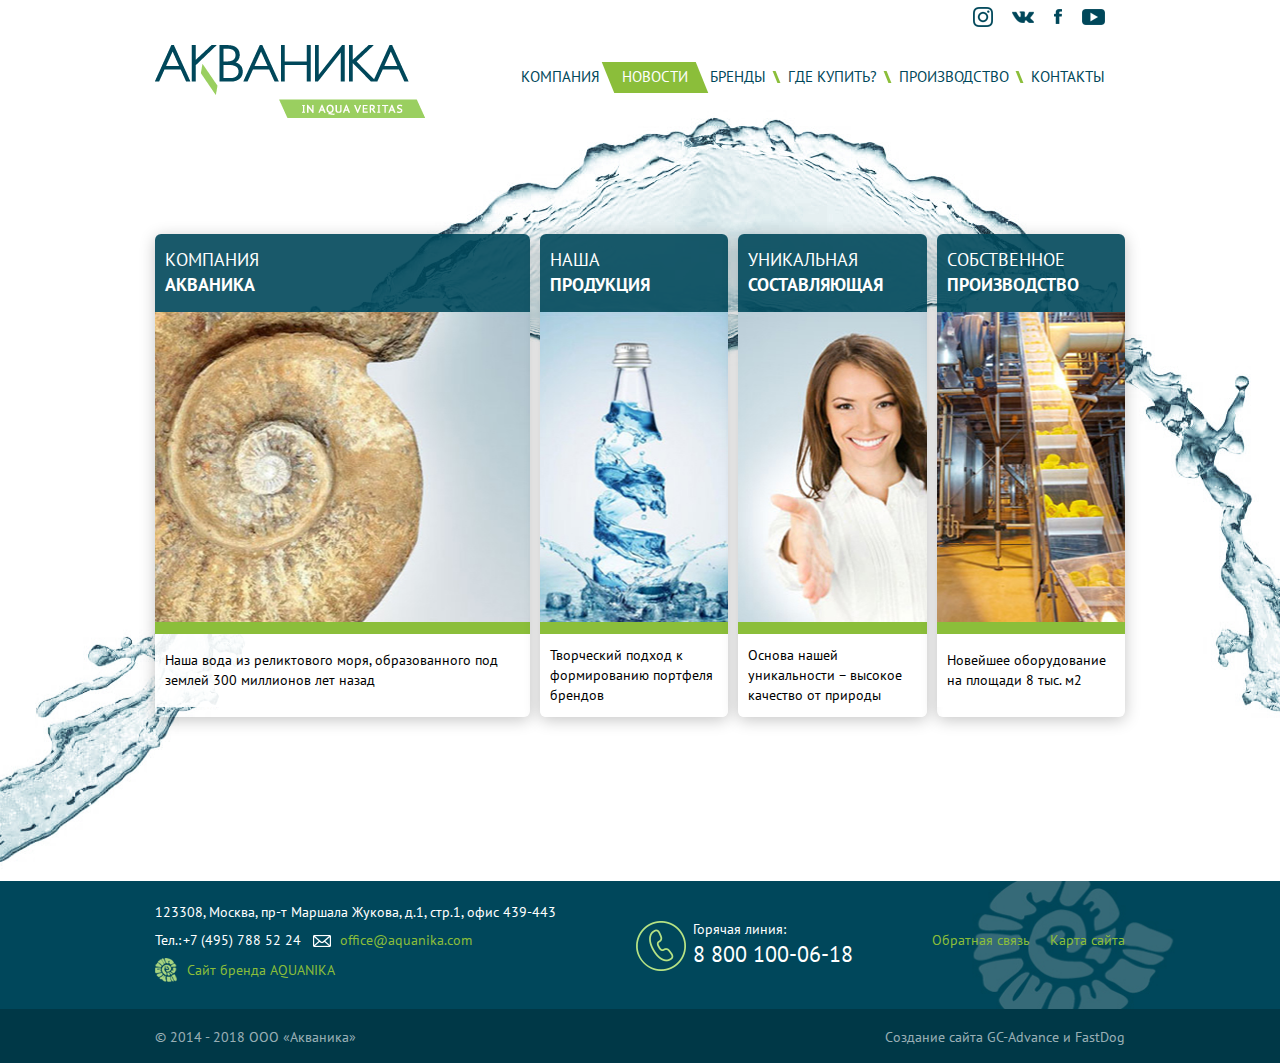
==== commit 03d3416f: "Update index.html" ====
--- a/aquanika/index.html
+++ b/aquanika/index.html
@@ -49,7 +49,7 @@
                 </div>
               <ul>
                 <li class="nav__list"><a class="nav__link" href="#">КОМПАНИЯ</a></li>
-                <li class="nav__list"><a class="nav__link" href="#">НОВОСТИ</a></li>
+                <li class="nav__list active_link"><a class="nav__link" href="#">НОВОСТИ</a></li>
                 <li class="nav__list">
                   <a class="nav__link" href="#">БРЕНДЫ</a>
                   <span class="nav-sub">
@@ -244,4 +244,4 @@
 
 </body>
 
-</html>+</html>
--- a/aquanika/css/style.css
+++ b/aquanika/css/style.css
@@ -212,10 +212,10 @@
           transform: rotate(90deg);
           -webkit-transition: 300ms;
           transition: 300ms; }
-        .sidebar-list li a:hover {
+        .sidebar-list li a:hover,.sidebar-list li  a.active_link{
           background-color: #fff;
           color: #00475a; }
-          .sidebar-list li a:hover:before {
+          .sidebar-list li a:hover:before, .sidebar-list li  a.active_link:before {
             border-color: transparent transparent #00475a transparent; }
 
 @media (max-width: 767px) {
@@ -396,9 +396,9 @@
   position: relative;
   margin-left: 35px;
   padding: 5px 0; }
-  .nav__list:hover .nav__link {
+  .nav__list:hover .nav__link,.nav__list.active_link .nav__link  {
     color: #ffffff; }
-  .nav__list:hover:after {
+  .nav__list:hover:after, .nav__list.active_link:after {
     opacity: 1; }
   .nav__list:hover .nav-sub {
     opacity: 1;
@@ -1757,4 +1757,27 @@
 @media only screen and (max-width : 768px) {
 .article-gallery_top{display: inline-block;width: 100%; margin: 0px;}
 .article-gallery{width: 100%;}
-}+}
+
+.article-content{
+  color: #363636 !important;
+}
+
+.article-content a{
+  color: #8bbe3a;
+}
+
+.article__col_item{ 
+    border-radius: 9px;
+    -webkit-box-shadow: 0px 3px 16px 0 rgba(0, 1, 1, 0.3);
+    box-shadow: 0px 3px 16px 0 rgba(0, 1, 1, 0.3);
+    background-color: #fff;
+    text-align: left;
+    border: 1px solid #e0e8eb;}
+.article__item_txt span{display: block; line-height:25px; font-size: 20px; font-weight: 900; color: #9acf60;}
+.article__item_txt p{font-size: 14px; margin-bottom: 0px; color: #c8c8c8; line-height: 18px;}
+.article-adress{display: flex; padding: 10px 30px 60px; flex-wrap: wrap;}
+.article__col{flex:  0 0 25%; padding: 0px 12px; margin-bottom: 20px;}
+.article__col_item{height: 100%; display: flex;align-items: center;}
+.article__col_item{display: inline-block;padding: 20px 15px; width: 100%; height: 100%;}
+.article__col_item:hover{box-shadow: none; opacity: 0.5;}
--- a/aquanika/css/media.css
+++ b/aquanika/css/media.css
@@ -1,9 +1,19 @@
+
+@media only screen and (max-width : 1200px) {
+.article__col{flex: 0 0 33.3333%}
+}
+@media only screen and (max-width : 991px) {
+.article__col{flex: 0 0 50%}
+}
 @media only screen and (max-width : 768px) {
 	.showcase-img{height: 180px;}
 	.main{padding-top: 100px;}
+	.article__col{flex: 0 0 100%}
 	.header{position: fixed;top: 0px; background: #fff; z-index: 111; padding: 15px 15px; width: 100%; left: 0px; right: 0px;}
 }
 .article-tabs{width: 100%; flex: 0 0 100%;}
 .arrow_top{position: fixed; z-index: 111; bottom: 20px ;right: 20px;}
 .top_a{height: 35px; width: 35px;     box-shadow: 0 3px 16px rgba(0, 0, 7, 0.4); border-radius: 3px; display: flex;align-items: center; justify-content: center; background: #fff; }
-.top_a img{max-width: 25px;}+.top_a img{max-width: 25px;}
+
+
